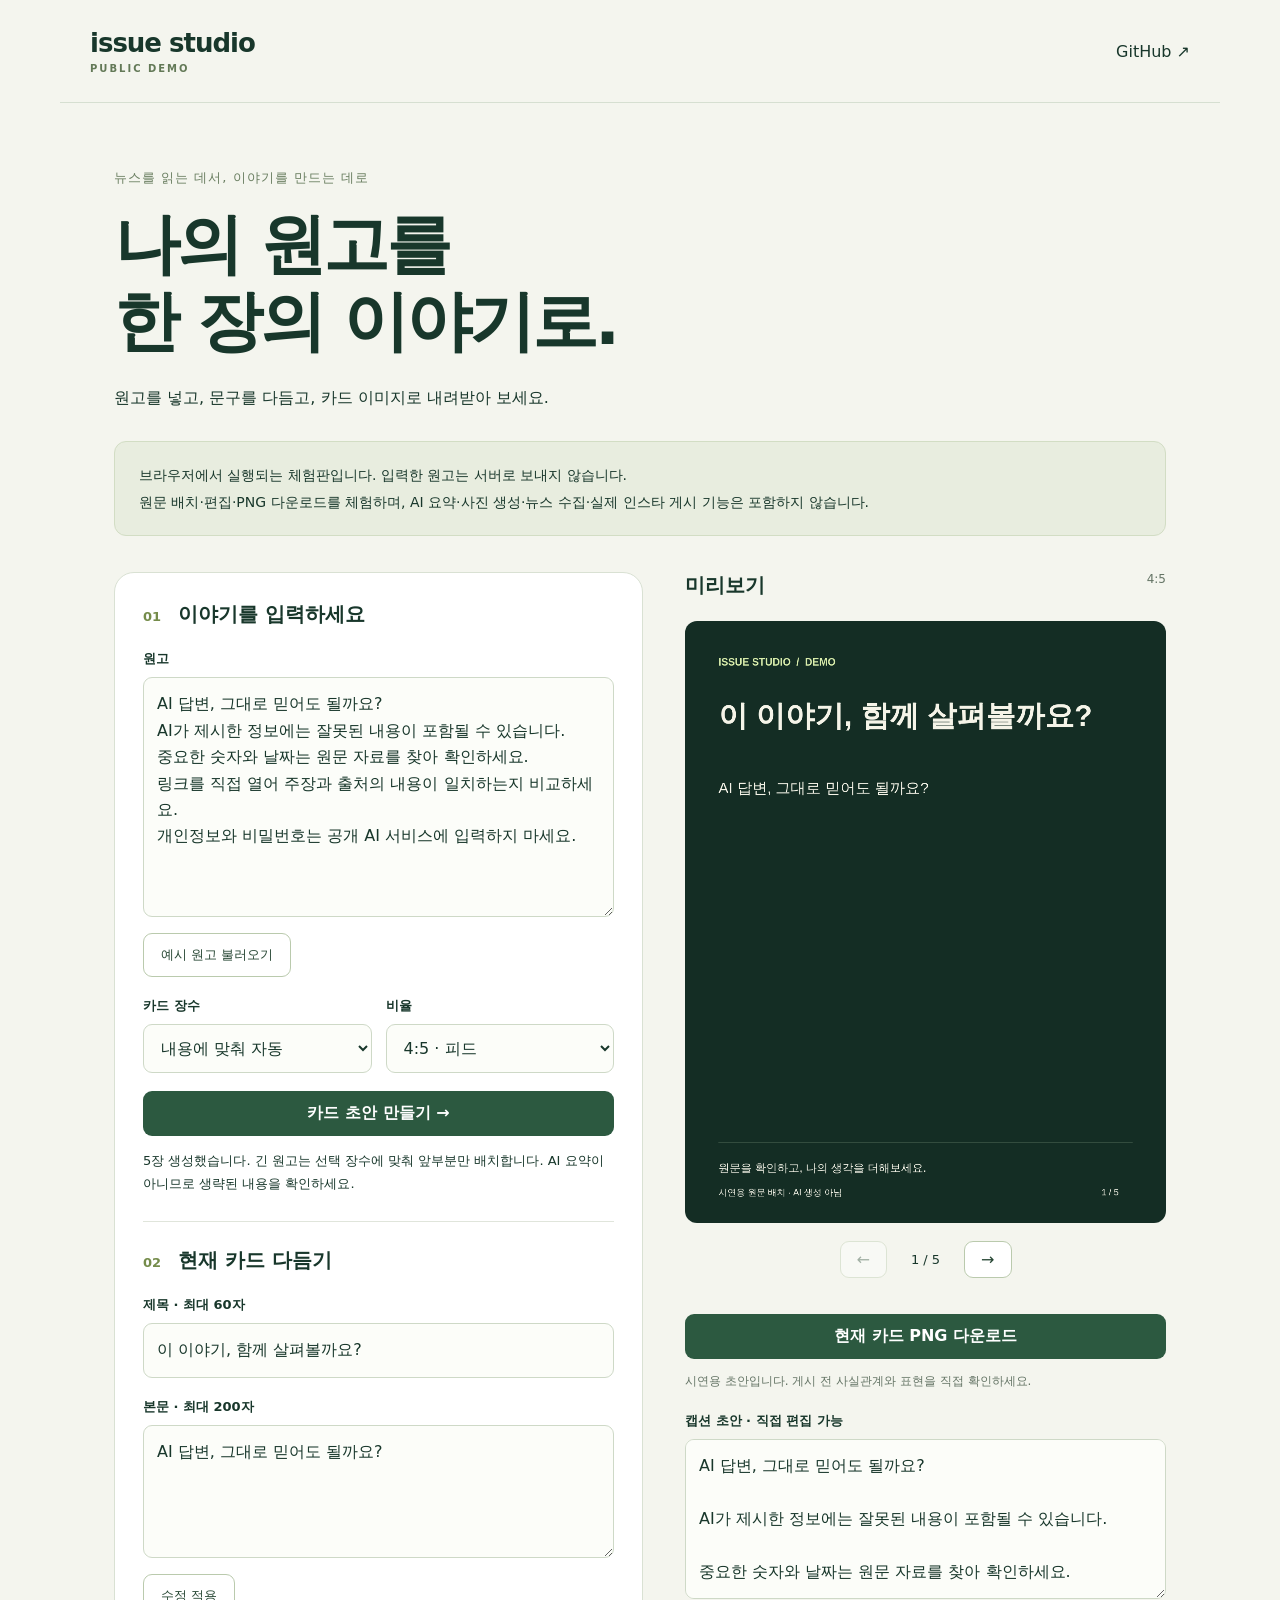
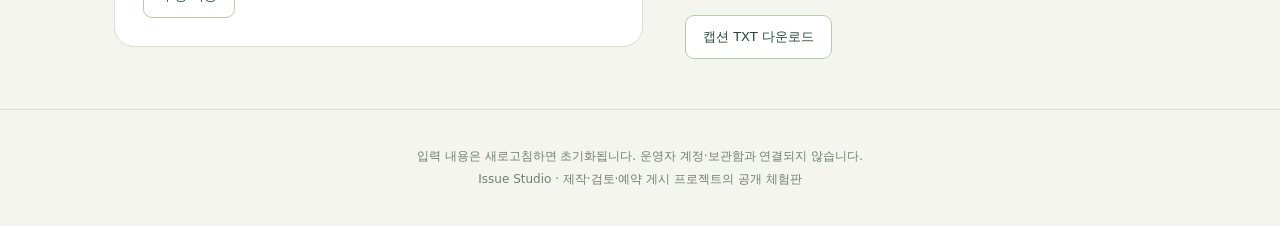
==== public-demo/index.html @ d979f1b7 "Add login recovery watchdog and isolated public browser demo" ====
<!doctype html>
<html lang="ko"><head><meta charset="utf-8"><meta name="viewport" content="width=device-width,initial-scale=1"><title>Issue Studio · 카드뉴스 체험</title><link rel="stylesheet" href="style.css"></head>
<body><header><a class="brand" href="./">issue studio<span>PUBLIC DEMO</span></a><a href="https://github.com/reco5149-art/issue-news-money-studio" target="_blank" rel="noopener">GitHub ↗</a></header>
<main><section class="intro"><p class="eyebrow">뉴스를 읽는 데서, 이야기를 만드는 데로</p><h1>나의 원고를<br>한 장의 이야기로.</h1><p>원고를 넣고, 문구를 다듬고, 카드 이미지로 내려받아 보세요.</p><div class="notice">브라우저에서 실행되는 체험판입니다. 입력한 원고는 서버로 보내지 않습니다.<br>원문 배치·편집·PNG 다운로드를 체험하며, AI 요약·사진 생성·뉴스 수집·실제 인스타 게시 기능은 포함하지 않습니다.</div></section>
<div class="workspace"><section class="panel"><h2><small>01</small> 이야기를 입력하세요</h2><label for="text">원고</label><textarea id="text" maxlength="4000" rows="8" placeholder="정리할 원고를 입력하세요. 체험판은 원문 문장을 카드에 나누어 배치합니다."></textarea><button id="sample" class="quiet">예시 원고 불러오기</button><div class="options"><div><label for="count">카드 장수</label><select id="count"><option value="0">내용에 맞춰 자동</option><option value="1">1장</option><option value="2">2장</option><option value="3">3장</option><option value="4">4장</option><option value="5">5장</option></select></div><div><label for="ratio">비율</label><select id="ratio"><option value="4:5">4:5 · 피드</option><option value="1:1">1:1 · 정사각형</option><option value="9:16">9:16 · 세로</option></select></div></div><button id="generate" class="primary">카드 초안 만들기 →</button><p id="message" role="status" aria-live="polite"></p><div class="edit"><h2><small>02</small> 현재 카드 다듬기</h2><label for="title">제목 · 최대 60자</label><input id="title" maxlength="60"><label for="body">본문 · 최대 200자</label><textarea id="body" maxlength="200" rows="4"></textarea><button id="apply" class="quiet">수정 적용</button></div></section>
<section class="preview"><div class="preview-heading"><h2>미리보기</h2><span id="badge">4:5</span></div><canvas id="canvas" width="1080" height="1350" aria-label="생성한 카드뉴스 미리보기"></canvas><div class="navigation"><button id="prev" aria-label="이전 카드">←</button><span id="position">1 / 1</span><button id="next" aria-label="다음 카드">→</button></div><button id="download" class="primary">현재 카드 PNG 다운로드</button><p class="muted">시연용 초안입니다. 게시 전 사실관계와 표현을 직접 확인하세요.</p><label for="caption">캡션 초안 · 직접 편집 가능</label><textarea id="caption" rows="5" maxlength="2200"></textarea><button id="captionDownload" class="quiet">캡션 TXT 다운로드</button></section></div></main><footer>입력 내용은 새로고침하면 초기화됩니다. 운영자 계정·보관함과 연결되지 않습니다.<br>Issue Studio · 제작·검토·예약 게시 프로젝트의 공개 체험판</footer><script src="demo.js"></script></body></html>
---- public-demo/style.css ----
*{box-sizing:border-box}body{margin:0;background:#f4f5ee;color:#18372b;font-family:'Malgun Gothic',system-ui,sans-serif}header{max-width:1160px;margin:auto;padding:28px 30px;display:flex;justify-content:space-between;align-items:center;border-bottom:1px solid #d6dfd1}a{color:inherit;text-decoration:none}.brand{font-size:26px;font-weight:800;letter-spacing:-1px}.brand span{font-size:10px;letter-spacing:2px;display:block;margin-top:5px;color:#637957}main{max-width:1100px;margin:auto;padding:50px 24px}.eyebrow{font-size:13px;color:#697e60;letter-spacing:1px}h1{font-size:clamp(38px,6vw,66px);line-height:1.16;letter-spacing:-3px;margin:18px 0 24px}p{line-height:1.8}.notice{margin:28px 0 36px;padding:20px 24px;background:#e8eddf;border:1px solid #d2ddc4;border-radius:12px;font-size:14px;line-height:1.9}.workspace{display:grid;grid-template-columns:1.1fr 1fr;gap:42px;align-items:start}.panel{background:white;border:1px solid #d9e1d3;border-radius:20px;padding:28px}h2{font-size:20px;margin:0 0 22px}h2 small{font-size:13px;color:#758c4b;margin-right:10px}label{display:block;font-size:13px;font-weight:700;margin:20px 0 9px}textarea,input,select{font:inherit;width:100%;border:1px solid #ced9c7;border-radius:9px;padding:13px;background:#fcfdf9;color:#18372b;line-height:1.65}textarea{resize:vertical}button{font:inherit;cursor:pointer;border-radius:9px;padding:12px 17px;border:1px solid #bacaad;background:white;color:#274734}button:focus-visible,a:focus-visible{outline:3px solid #90ac4e;outline-offset:3px}button:disabled{opacity:.4;cursor:default}.primary{background:#2c5940;color:white;border:0;width:100%;margin-top:18px;font-weight:700}.quiet{margin-top:12px;font-size:13px}.options{display:grid;grid-template-columns:1fr 1fr;gap:14px}.edit{border-top:1px solid #e0e5db;padding-top:25px;margin-top:26px}.preview{position:sticky;top:20px}.preview-heading{display:flex;justify-content:space-between}.preview-heading span,.muted{font-size:12px;color:#647465}canvas{display:block;width:100%;max-height:650px;object-fit:contain;border-radius:12px}.navigation{display:flex;align-items:center;justify-content:center;gap:24px;margin:18px 0}.navigation span{font-size:13px}.navigation button{padding:8px 16px}#message{font-size:13px;min-height:24px}footer{text-align:center;font-size:12px;line-height:1.9;color:#70806c;padding:35px;border-top:1px solid #d6dfd1}@media(max-width:760px){.workspace{grid-template-columns:1fr;gap:30px}.preview{position:static}.panel{padding:20px}header{padding:20px}main{padding-top:28px}}
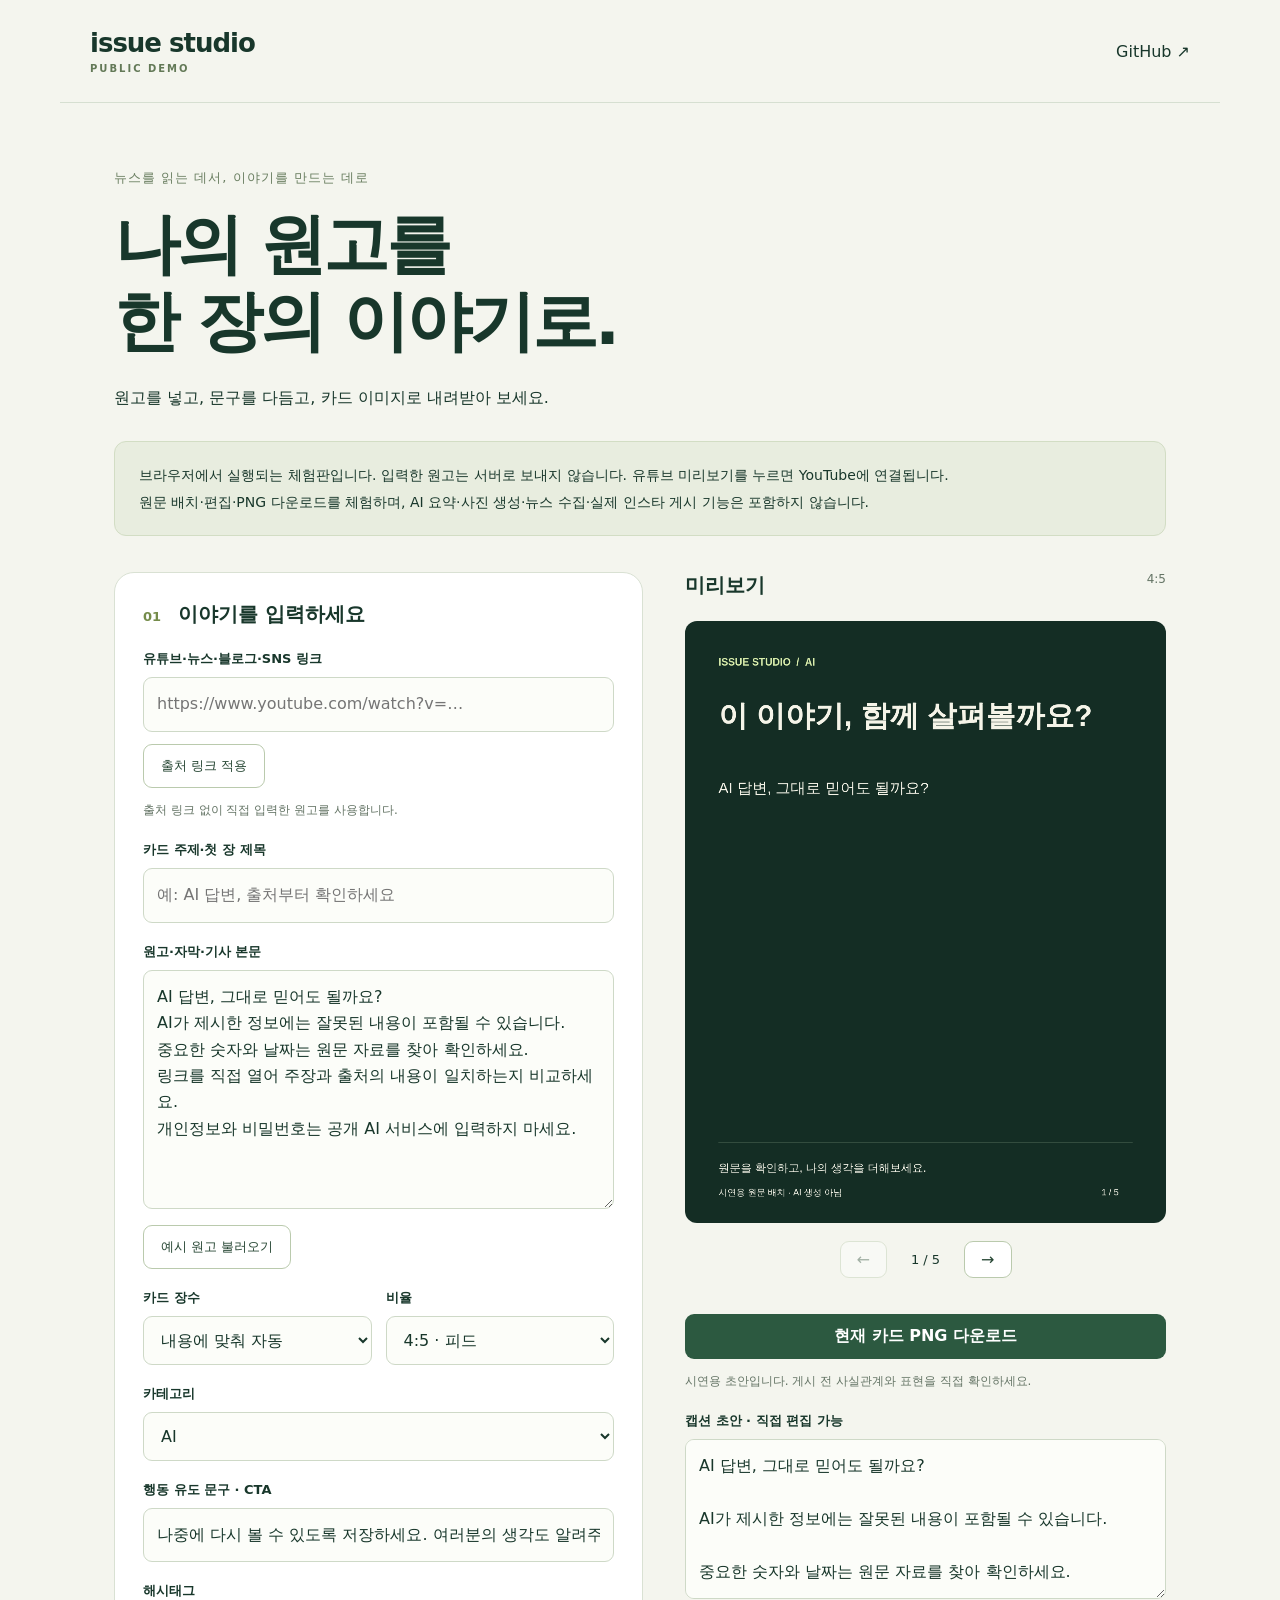
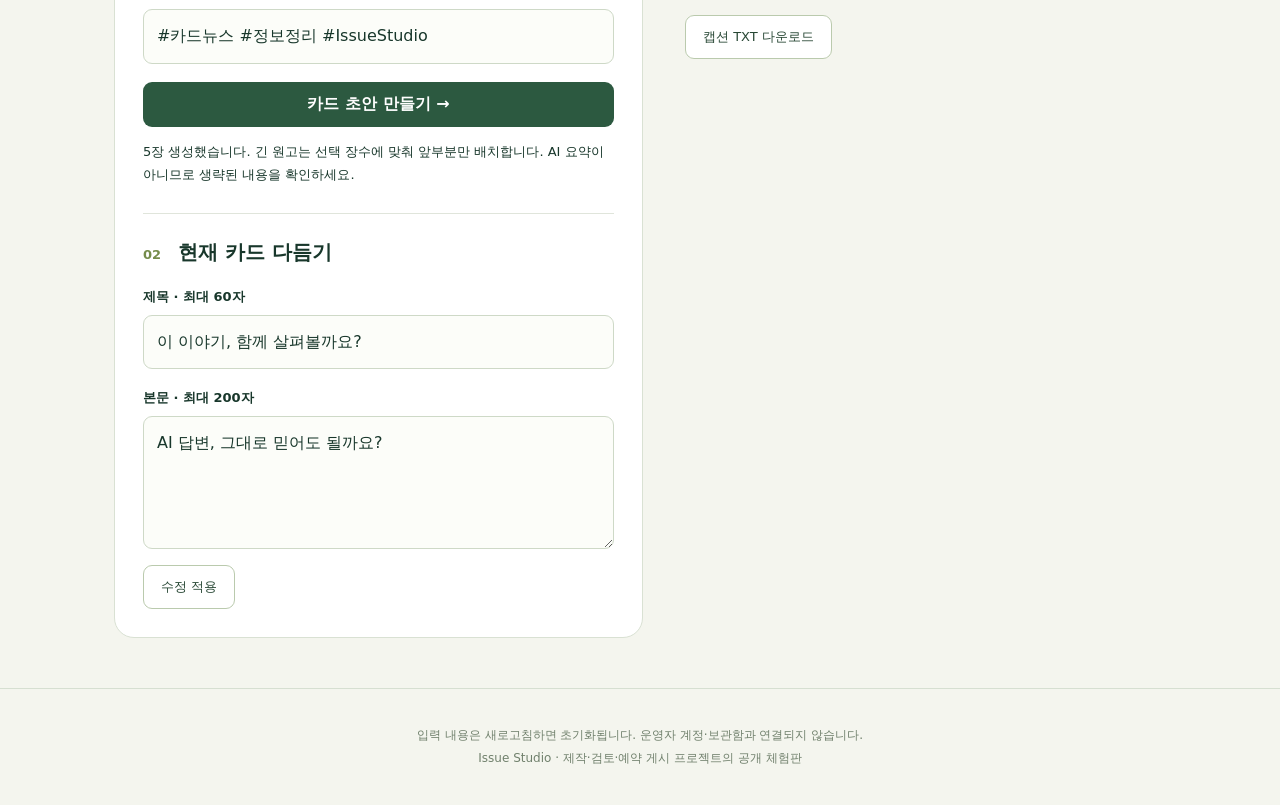
==== commit 3da7b117: "Support source links and complete browser demo content controls" ====
--- a/public-demo/index.html
+++ b/public-demo/index.html
@@ -1,6 +1,6 @@
 <!doctype html>
 <html lang="ko"><head><meta charset="utf-8"><meta name="viewport" content="width=device-width,initial-scale=1"><title>Issue Studio · 카드뉴스 체험</title><link rel="stylesheet" href="style.css"></head>
 <body><header><a class="brand" href="./">issue studio<span>PUBLIC DEMO</span></a><a href="https://github.com/reco5149-art/issue-news-money-studio" target="_blank" rel="noopener">GitHub ↗</a></header>
-<main><section class="intro"><p class="eyebrow">뉴스를 읽는 데서, 이야기를 만드는 데로</p><h1>나의 원고를<br>한 장의 이야기로.</h1><p>원고를 넣고, 문구를 다듬고, 카드 이미지로 내려받아 보세요.</p><div class="notice">브라우저에서 실행되는 체험판입니다. 입력한 원고는 서버로 보내지 않습니다.<br>원문 배치·편집·PNG 다운로드를 체험하며, AI 요약·사진 생성·뉴스 수집·실제 인스타 게시 기능은 포함하지 않습니다.</div></section>
-<div class="workspace"><section class="panel"><h2><small>01</small> 이야기를 입력하세요</h2><label for="text">원고</label><textarea id="text" maxlength="4000" rows="8" placeholder="정리할 원고를 입력하세요. 체험판은 원문 문장을 카드에 나누어 배치합니다."></textarea><button id="sample" class="quiet">예시 원고 불러오기</button><div class="options"><div><label for="count">카드 장수</label><select id="count"><option value="0">내용에 맞춰 자동</option><option value="1">1장</option><option value="2">2장</option><option value="3">3장</option><option value="4">4장</option><option value="5">5장</option></select></div><div><label for="ratio">비율</label><select id="ratio"><option value="4:5">4:5 · 피드</option><option value="1:1">1:1 · 정사각형</option><option value="9:16">9:16 · 세로</option></select></div></div><button id="generate" class="primary">카드 초안 만들기 →</button><p id="message" role="status" aria-live="polite"></p><div class="edit"><h2><small>02</small> 현재 카드 다듬기</h2><label for="title">제목 · 최대 60자</label><input id="title" maxlength="60"><label for="body">본문 · 최대 200자</label><textarea id="body" maxlength="200" rows="4"></textarea><button id="apply" class="quiet">수정 적용</button></div></section>
-<section class="preview"><div class="preview-heading"><h2>미리보기</h2><span id="badge">4:5</span></div><canvas id="canvas" width="1080" height="1350" aria-label="생성한 카드뉴스 미리보기"></canvas><div class="navigation"><button id="prev" aria-label="이전 카드">←</button><span id="position">1 / 1</span><button id="next" aria-label="다음 카드">→</button></div><button id="download" class="primary">현재 카드 PNG 다운로드</button><p class="muted">시연용 초안입니다. 게시 전 사실관계와 표현을 직접 확인하세요.</p><label for="caption">캡션 초안 · 직접 편집 가능</label><textarea id="caption" rows="5" maxlength="2200"></textarea><button id="captionDownload" class="quiet">캡션 TXT 다운로드</button></section></div></main><footer>입력 내용은 새로고침하면 초기화됩니다. 운영자 계정·보관함과 연결되지 않습니다.<br>Issue Studio · 제작·검토·예약 게시 프로젝트의 공개 체험판</footer><script src="demo.js"></script></body></html>
+<main><section class="intro"><p class="eyebrow">뉴스를 읽는 데서, 이야기를 만드는 데로</p><h1>나의 원고를<br>한 장의 이야기로.</h1><p>원고를 넣고, 문구를 다듬고, 카드 이미지로 내려받아 보세요.</p><div class="notice">브라우저에서 실행되는 체험판입니다. 입력한 원고는 서버로 보내지 않습니다. 유튜브 미리보기를 누르면 YouTube에 연결됩니다.<br>원문 배치·편집·PNG 다운로드를 체험하며, AI 요약·사진 생성·뉴스 수집·실제 인스타 게시 기능은 포함하지 않습니다.</div></section>
+<div class="workspace"><section class="panel"><h2><small>01</small> 이야기를 입력하세요</h2><label for="sourceUrl">유튜브·뉴스·블로그·SNS 링크</label><input id="sourceUrl" type="url" maxlength="2000" placeholder="https://www.youtube.com/watch?v=…"><button id="sourceLoad" class="quiet">출처 링크 적용</button><p id="sourceStatus" role="status" class="muted">링크를 출처로 기록합니다. 영상 자막·기사 본문은 직접 붙여넣어 주세요.</p><div id="sourcePreview" hidden><a id="sourceOpen" target="_blank" rel="noopener noreferrer">원문 열기 ↗</a><button id="videoLoad" class="quiet" hidden>유튜브 영상 미리보기</button><div id="videoHost"></div></div><label for="topic">카드 주제·첫 장 제목</label><input id="topic" maxlength="60" placeholder="예: AI 답변, 출처부터 확인하세요"><label for="text">원고·자막·기사 본문</label><textarea id="text" maxlength="4000" rows="8" placeholder="정리할 원고를 입력하세요. 체험판은 원문 문장을 카드에 나누어 배치합니다."></textarea><button id="sample" class="quiet">예시 원고 불러오기</button><div class="options"><div><label for="count">카드 장수</label><select id="count"><option value="0">내용에 맞춰 자동</option><option value="1">1장</option><option value="2">2장</option><option value="3">3장</option><option value="4">4장</option><option value="5">5장</option><option value="6">6장</option><option value="7">7장</option><option value="8">8장</option><option value="9">9장</option><option value="10">10장</option></select></div><div><label for="ratio">비율</label><select id="ratio"><option value="4:5">4:5 · 피드</option><option value="1:1">1:1 · 정사각형</option><option value="9:16">9:16 · 세로</option></select></div></div><label for="category">카테고리</label><select id="category"><option>AI</option><option>뉴스</option><option>이슈</option><option>경제</option><option>연예</option></select><label for="cta">행동 유도 문구 · CTA</label><input id="cta" maxlength="120" value="나중에 다시 볼 수 있도록 저장하세요. 여러분의 생각도 알려주세요."><label for="tags">해시태그</label><input id="tags" maxlength="180" value="#카드뉴스 #정보정리 #IssueStudio"><button id="generate" class="primary">카드 초안 만들기 →</button><p id="message" role="status" aria-live="polite"></p><div class="edit"><h2><small>02</small> 현재 카드 다듬기</h2><label for="title">제목 · 최대 60자</label><input id="title" maxlength="60"><label for="body">본문 · 최대 200자</label><textarea id="body" maxlength="200" rows="4"></textarea><button id="apply" class="quiet">수정 적용</button></div></section>
+<section class="preview"><div class="preview-heading"><h2>미리보기</h2><span id="badge">4:5</span></div><canvas id="canvas" width="1080" height="1350" aria-label="생성한 카드뉴스 미리보기"></canvas><div class="navigation"><button id="prev" aria-label="이전 카드">←</button><span id="position">1 / 1</span><button id="next" aria-label="다음 카드">→</button></div><button id="download" class="primary">현재 카드 PNG 다운로드</button><p class="muted">시연용 초안입니다. 게시 전 사실관계와 표현을 직접 확인하세요.</p><label for="caption">캡션 초안 · 직접 편집 가능</label><textarea id="caption" rows="5" maxlength="2200"></textarea><button id="captionDownload" class="quiet">캡션 TXT 다운로드</button></section></div></main><footer>입력 내용은 새로고침하면 초기화됩니다. 운영자 계정·보관함과 연결되지 않습니다.<br>Issue Studio · 제작·검토·예약 게시 프로젝트의 공개 체험판</footer><script src="source.js"></script><script src="demo.js"></script></body></html>
--- a/public-demo/style.css
+++ b/public-demo/style.css
@@ -1 +1,2 @@
 *{box-sizing:border-box}body{margin:0;background:#f4f5ee;color:#18372b;font-family:'Malgun Gothic',system-ui,sans-serif}header{max-width:1160px;margin:auto;padding:28px 30px;display:flex;justify-content:space-between;align-items:center;border-bottom:1px solid #d6dfd1}a{color:inherit;text-decoration:none}.brand{font-size:26px;font-weight:800;letter-spacing:-1px}.brand span{font-size:10px;letter-spacing:2px;display:block;margin-top:5px;color:#637957}main{max-width:1100px;margin:auto;padding:50px 24px}.eyebrow{font-size:13px;color:#697e60;letter-spacing:1px}h1{font-size:clamp(38px,6vw,66px);line-height:1.16;letter-spacing:-3px;margin:18px 0 24px}p{line-height:1.8}.notice{margin:28px 0 36px;padding:20px 24px;background:#e8eddf;border:1px solid #d2ddc4;border-radius:12px;font-size:14px;line-height:1.9}.workspace{display:grid;grid-template-columns:1.1fr 1fr;gap:42px;align-items:start}.panel{background:white;border:1px solid #d9e1d3;border-radius:20px;padding:28px}h2{font-size:20px;margin:0 0 22px}h2 small{font-size:13px;color:#758c4b;margin-right:10px}label{display:block;font-size:13px;font-weight:700;margin:20px 0 9px}textarea,input,select{font:inherit;width:100%;border:1px solid #ced9c7;border-radius:9px;padding:13px;background:#fcfdf9;color:#18372b;line-height:1.65}textarea{resize:vertical}button{font:inherit;cursor:pointer;border-radius:9px;padding:12px 17px;border:1px solid #bacaad;background:white;color:#274734}button:focus-visible,a:focus-visible{outline:3px solid #90ac4e;outline-offset:3px}button:disabled{opacity:.4;cursor:default}.primary{background:#2c5940;color:white;border:0;width:100%;margin-top:18px;font-weight:700}.quiet{margin-top:12px;font-size:13px}.options{display:grid;grid-template-columns:1fr 1fr;gap:14px}.edit{border-top:1px solid #e0e5db;padding-top:25px;margin-top:26px}.preview{position:sticky;top:20px}.preview-heading{display:flex;justify-content:space-between}.preview-heading span,.muted{font-size:12px;color:#647465}canvas{display:block;width:100%;max-height:650px;object-fit:contain;border-radius:12px}.navigation{display:flex;align-items:center;justify-content:center;gap:24px;margin:18px 0}.navigation span{font-size:13px}.navigation button{padding:8px 16px}#message{font-size:13px;min-height:24px}footer{text-align:center;font-size:12px;line-height:1.9;color:#70806c;padding:35px;border-top:1px solid #d6dfd1}@media(max-width:760px){.workspace{grid-template-columns:1fr;gap:30px}.preview{position:static}.panel{padding:20px}header{padding:20px}main{padding-top:28px}}
+iframe{display:block;width:100%;aspect-ratio:16/9;border:0;border-radius:10px;margin-top:16px}#sourceOpen{text-decoration:underline;font-size:14px}#sourcePreview{padding:12px 0;border-bottom:1px solid #d6dfd1}
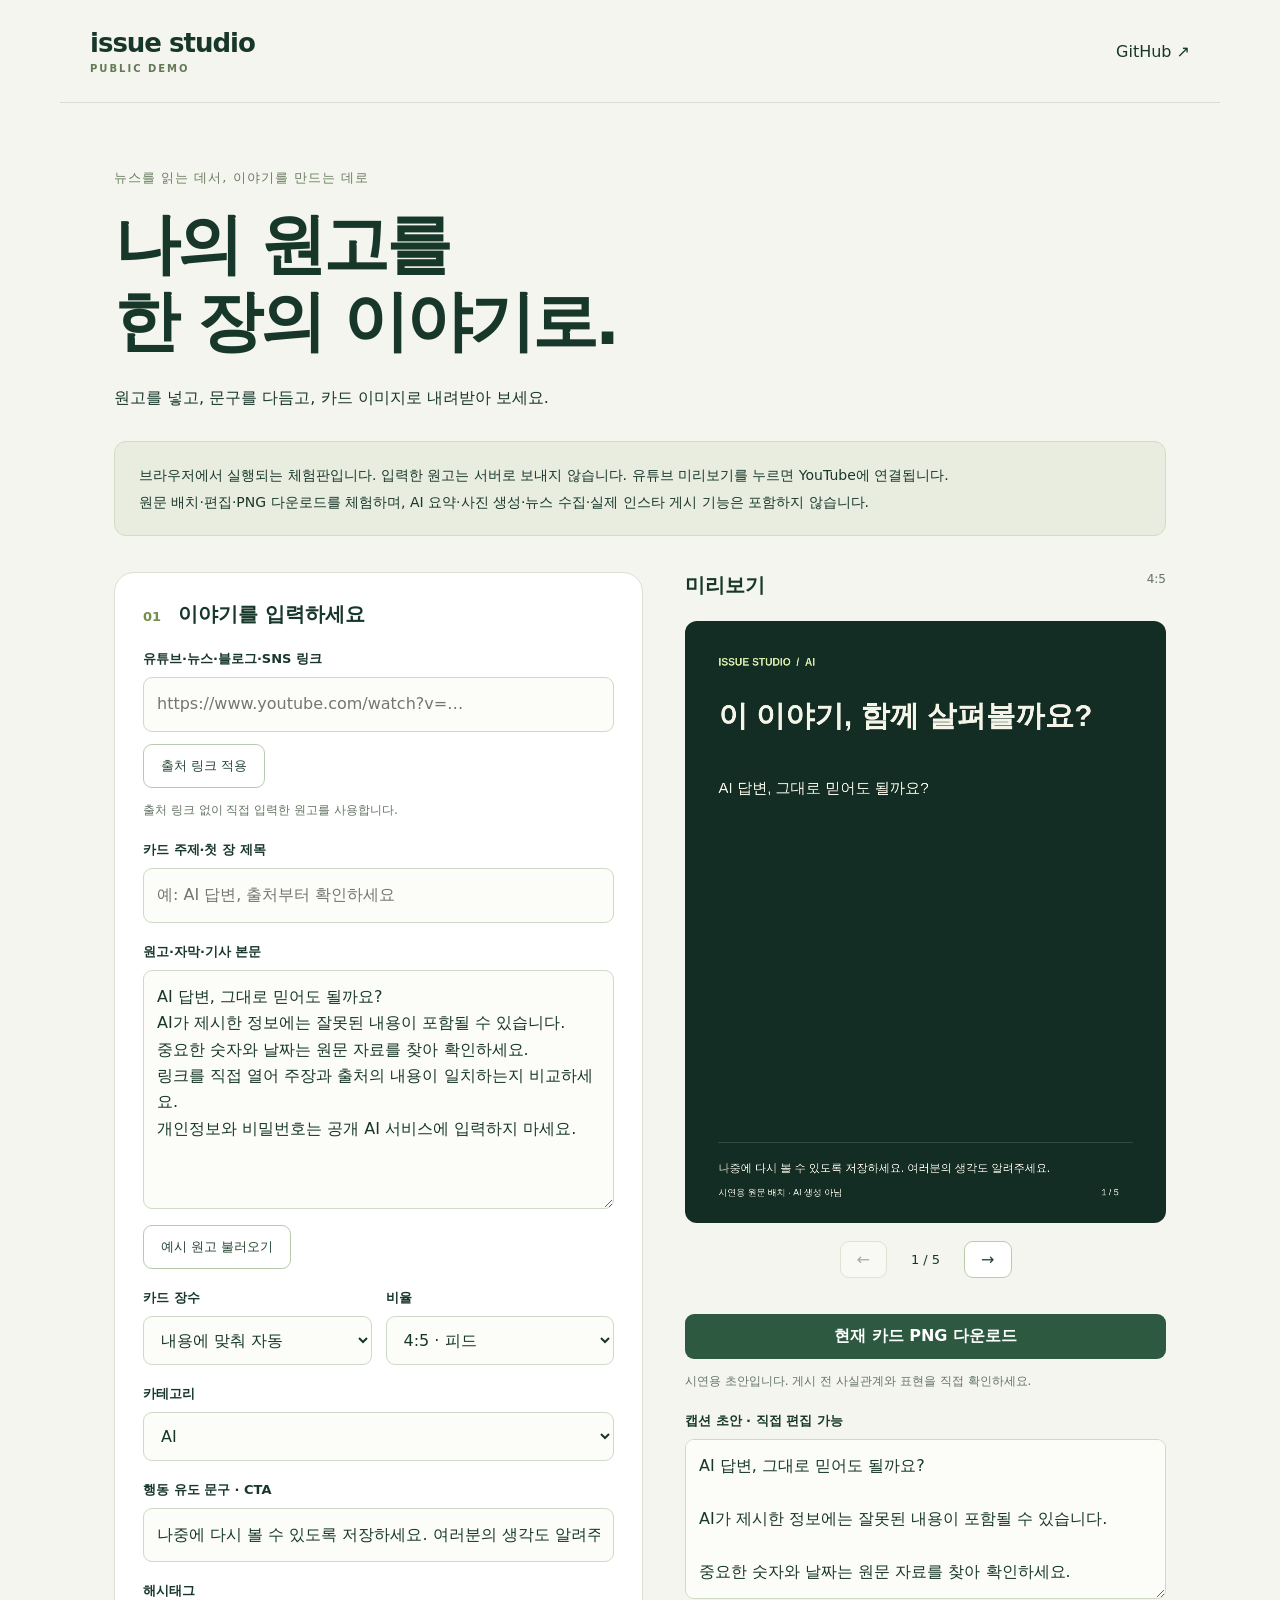
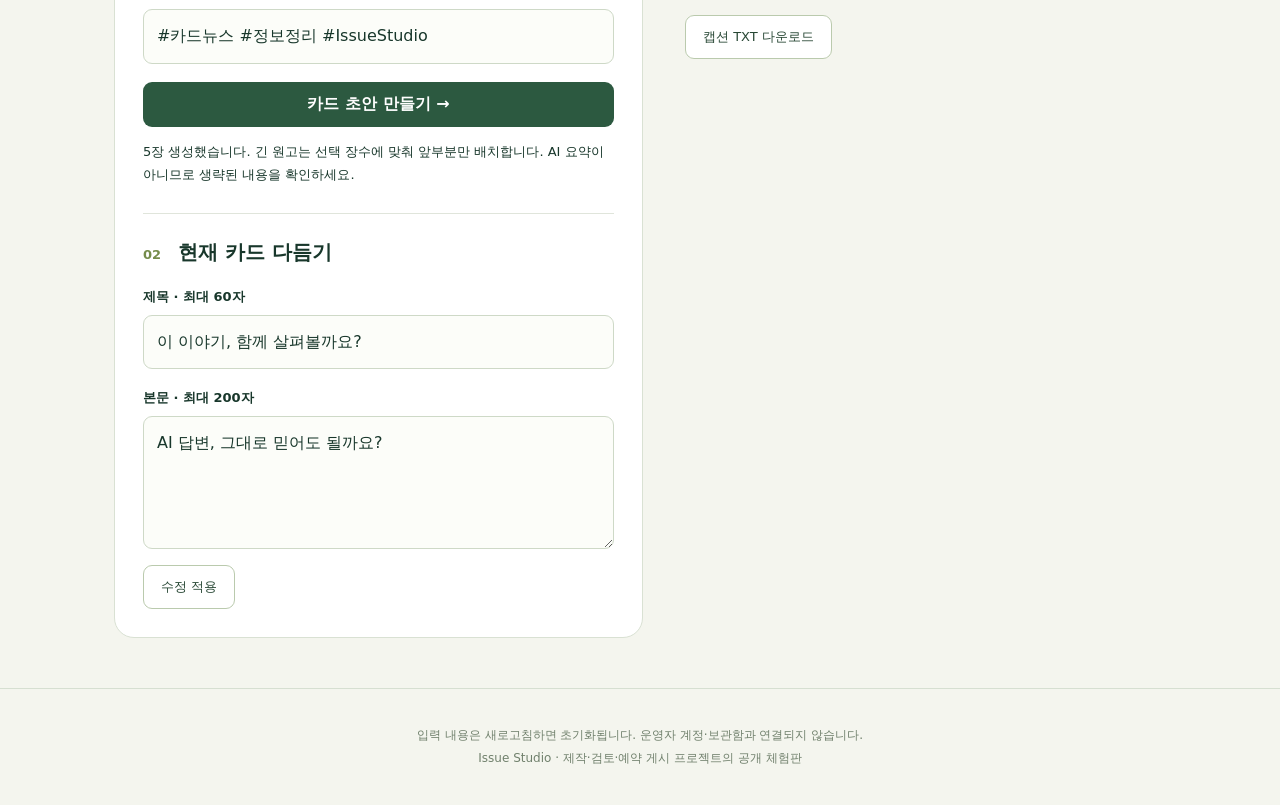
==== commit ae4d4c73: "Version demo assets to avoid stale cached scripts" ====
--- a/public-demo/index.html
+++ b/public-demo/index.html
@@ -1,6 +1,6 @@
 <!doctype html>
-<html lang="ko"><head><meta charset="utf-8"><meta name="viewport" content="width=device-width,initial-scale=1"><title>Issue Studio · 카드뉴스 체험</title><link rel="stylesheet" href="style.css"></head>
+<html lang="ko"><head><meta charset="utf-8"><meta name="viewport" content="width=device-width,initial-scale=1"><title>Issue Studio · 카드뉴스 체험</title><link rel="stylesheet" href="style.css?v=20261001-2"></head>
 <body><header><a class="brand" href="./">issue studio<span>PUBLIC DEMO</span></a><a href="https://github.com/reco5149-art/issue-news-money-studio" target="_blank" rel="noopener">GitHub ↗</a></header>
 <main><section class="intro"><p class="eyebrow">뉴스를 읽는 데서, 이야기를 만드는 데로</p><h1>나의 원고를<br>한 장의 이야기로.</h1><p>원고를 넣고, 문구를 다듬고, 카드 이미지로 내려받아 보세요.</p><div class="notice">브라우저에서 실행되는 체험판입니다. 입력한 원고는 서버로 보내지 않습니다. 유튜브 미리보기를 누르면 YouTube에 연결됩니다.<br>원문 배치·편집·PNG 다운로드를 체험하며, AI 요약·사진 생성·뉴스 수집·실제 인스타 게시 기능은 포함하지 않습니다.</div></section>
 <div class="workspace"><section class="panel"><h2><small>01</small> 이야기를 입력하세요</h2><label for="sourceUrl">유튜브·뉴스·블로그·SNS 링크</label><input id="sourceUrl" type="url" maxlength="2000" placeholder="https://www.youtube.com/watch?v=…"><button id="sourceLoad" class="quiet">출처 링크 적용</button><p id="sourceStatus" role="status" class="muted">링크를 출처로 기록합니다. 영상 자막·기사 본문은 직접 붙여넣어 주세요.</p><div id="sourcePreview" hidden><a id="sourceOpen" target="_blank" rel="noopener noreferrer">원문 열기 ↗</a><button id="videoLoad" class="quiet" hidden>유튜브 영상 미리보기</button><div id="videoHost"></div></div><label for="topic">카드 주제·첫 장 제목</label><input id="topic" maxlength="60" placeholder="예: AI 답변, 출처부터 확인하세요"><label for="text">원고·자막·기사 본문</label><textarea id="text" maxlength="4000" rows="8" placeholder="정리할 원고를 입력하세요. 체험판은 원문 문장을 카드에 나누어 배치합니다."></textarea><button id="sample" class="quiet">예시 원고 불러오기</button><div class="options"><div><label for="count">카드 장수</label><select id="count"><option value="0">내용에 맞춰 자동</option><option value="1">1장</option><option value="2">2장</option><option value="3">3장</option><option value="4">4장</option><option value="5">5장</option><option value="6">6장</option><option value="7">7장</option><option value="8">8장</option><option value="9">9장</option><option value="10">10장</option></select></div><div><label for="ratio">비율</label><select id="ratio"><option value="4:5">4:5 · 피드</option><option value="1:1">1:1 · 정사각형</option><option value="9:16">9:16 · 세로</option></select></div></div><label for="category">카테고리</label><select id="category"><option>AI</option><option>뉴스</option><option>이슈</option><option>경제</option><option>연예</option></select><label for="cta">행동 유도 문구 · CTA</label><input id="cta" maxlength="120" value="나중에 다시 볼 수 있도록 저장하세요. 여러분의 생각도 알려주세요."><label for="tags">해시태그</label><input id="tags" maxlength="180" value="#카드뉴스 #정보정리 #IssueStudio"><button id="generate" class="primary">카드 초안 만들기 →</button><p id="message" role="status" aria-live="polite"></p><div class="edit"><h2><small>02</small> 현재 카드 다듬기</h2><label for="title">제목 · 최대 60자</label><input id="title" maxlength="60"><label for="body">본문 · 최대 200자</label><textarea id="body" maxlength="200" rows="4"></textarea><button id="apply" class="quiet">수정 적용</button></div></section>
-<section class="preview"><div class="preview-heading"><h2>미리보기</h2><span id="badge">4:5</span></div><canvas id="canvas" width="1080" height="1350" aria-label="생성한 카드뉴스 미리보기"></canvas><div class="navigation"><button id="prev" aria-label="이전 카드">←</button><span id="position">1 / 1</span><button id="next" aria-label="다음 카드">→</button></div><button id="download" class="primary">현재 카드 PNG 다운로드</button><p class="muted">시연용 초안입니다. 게시 전 사실관계와 표현을 직접 확인하세요.</p><label for="caption">캡션 초안 · 직접 편집 가능</label><textarea id="caption" rows="5" maxlength="2200"></textarea><button id="captionDownload" class="quiet">캡션 TXT 다운로드</button></section></div></main><footer>입력 내용은 새로고침하면 초기화됩니다. 운영자 계정·보관함과 연결되지 않습니다.<br>Issue Studio · 제작·검토·예약 게시 프로젝트의 공개 체험판</footer><script src="source.js"></script><script src="demo.js"></script></body></html>
+<section class="preview"><div class="preview-heading"><h2>미리보기</h2><span id="badge">4:5</span></div><canvas id="canvas" width="1080" height="1350" aria-label="생성한 카드뉴스 미리보기"></canvas><div class="navigation"><button id="prev" aria-label="이전 카드">←</button><span id="position">1 / 1</span><button id="next" aria-label="다음 카드">→</button></div><button id="download" class="primary">현재 카드 PNG 다운로드</button><p class="muted">시연용 초안입니다. 게시 전 사실관계와 표현을 직접 확인하세요.</p><label for="caption">캡션 초안 · 직접 편집 가능</label><textarea id="caption" rows="5" maxlength="2200"></textarea><button id="captionDownload" class="quiet">캡션 TXT 다운로드</button></section></div></main><footer>입력 내용은 새로고침하면 초기화됩니다. 운영자 계정·보관함과 연결되지 않습니다.<br>Issue Studio · 제작·검토·예약 게시 프로젝트의 공개 체험판</footer><script src="source.js?v=20261001-2"></script><script src="demo.js?v=20261001-2"></script></body></html>
